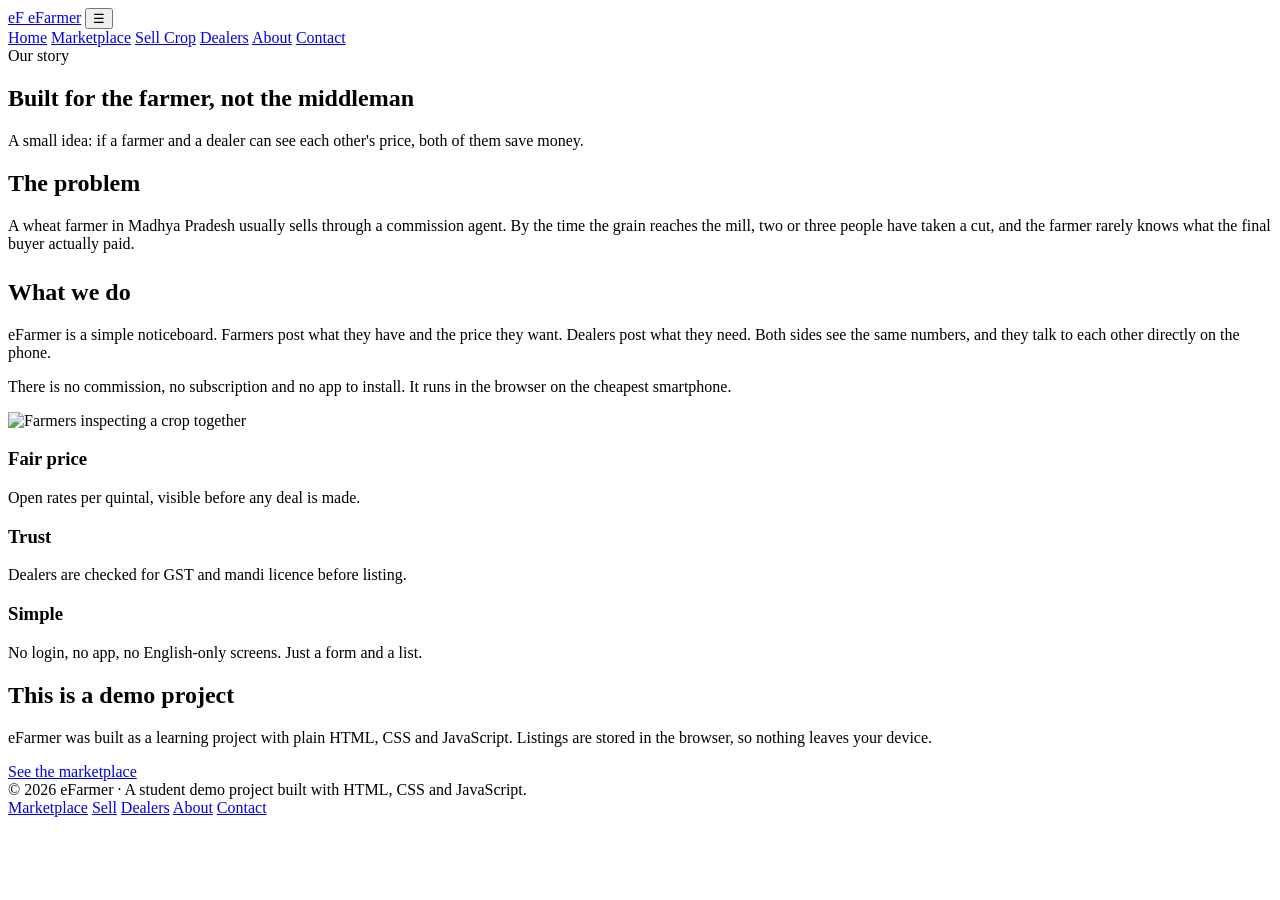
==== about.html @ 83fb5ddb "Add files via upload" ====
<!DOCTYPE html>
<html lang="en">
<head>
  <meta charset="UTF-8">
  <meta name="viewport" content="width=device-width, initial-scale=1.0">
  <title>About — eFarmer</title>
  <meta name="description" content="Why eFarmer exists: a direct farmer to dealer platform built to remove middlemen from grain trade.">
  <link rel="stylesheet" href="css/style.css">
</head>
<body>

  <header class="site-header">
    <div class="container nav">
      <a class="brand" href="index.html"><span class="brand-mark">eF</span> eFarmer</a>
      <button class="nav-toggle" aria-label="Open menu" aria-expanded="false">&#9776;</button>
      <nav class="nav-links">
        <a href="index.html">Home</a>
        <a href="market.html">Marketplace</a>
        <a href="sell.html">Sell Crop</a>
        <a href="dealers.html">Dealers</a>
        <a href="about.html" class="active">About</a>
        <a href="contact.html">Contact</a>
      </nav>
    </div>
  </header>

  <main>

    <section class="page-head">
      <div class="container">
        <span class="eyebrow">Our story</span>
        <h1>Built for the farmer, not the middleman</h1>
        <p>A small idea: if a farmer and a dealer can see each other's price, both of them save money.</p>
      </div>
    </section>

    <section class="section">
      <div class="container split">
        <div>
          <h2>The problem</h2>
          <p>
            A wheat farmer in Madhya Pradesh usually sells through a commission agent.
            By the time the grain reaches the mill, two or three people have taken a cut,
            and the farmer rarely knows what the final buyer actually paid.
          </p>
          <h2 style="margin-top:26px">What we do</h2>
          <p>
            eFarmer is a simple noticeboard. Farmers post what they have and the price they want.
            Dealers post what they need. Both sides see the same numbers, and they talk to each
            other directly on the phone.
          </p>
          <p>
            There is no commission, no subscription and no app to install. It runs in the browser
            on the cheapest smartphone.
          </p>
        </div>
        <img src="images/advisory.jpg" alt="Farmers inspecting a crop together">
      </div>
    </section>

    <section class="section-tight">
      <div class="container">
        <div class="grid-3">
          <div class="card step-card">
            <h3>Fair price</h3>
            <p>Open rates per quintal, visible before any deal is made.</p>
          </div>
          <div class="card step-card">
            <h3>Trust</h3>
            <p>Dealers are checked for GST and mandi licence before listing.</p>
          </div>
          <div class="card step-card">
            <h3>Simple</h3>
            <p>No login, no app, no English-only screens. Just a form and a list.</p>
          </div>
        </div>
      </div>
    </section>

    <section class="section-tight">
      <div class="container">
        <div class="cta">
          <h2>This is a demo project</h2>
          <p>
            eFarmer was built as a learning project with plain HTML, CSS and JavaScript.
            Listings are stored in the browser, so nothing leaves your device.
          </p>
          <a href="market.html" class="btn btn-primary">See the marketplace</a>
        </div>
      </div>
    </section>

  </main>

  <footer class="site-footer">
    <div class="container footer-grid">
      <div>&copy; <span id="year">2026</span> eFarmer &middot; A student demo project built with HTML, CSS and JavaScript.</div>
      <nav>
        <a href="market.html">Marketplace</a>
        <a href="sell.html">Sell</a>
        <a href="dealers.html">Dealers</a>
        <a href="about.html">About</a>
        <a href="contact.html">Contact</a>
      </nav>
    </div>
  </footer>

  <script src="js/app.js"></script>
</body>
</html>
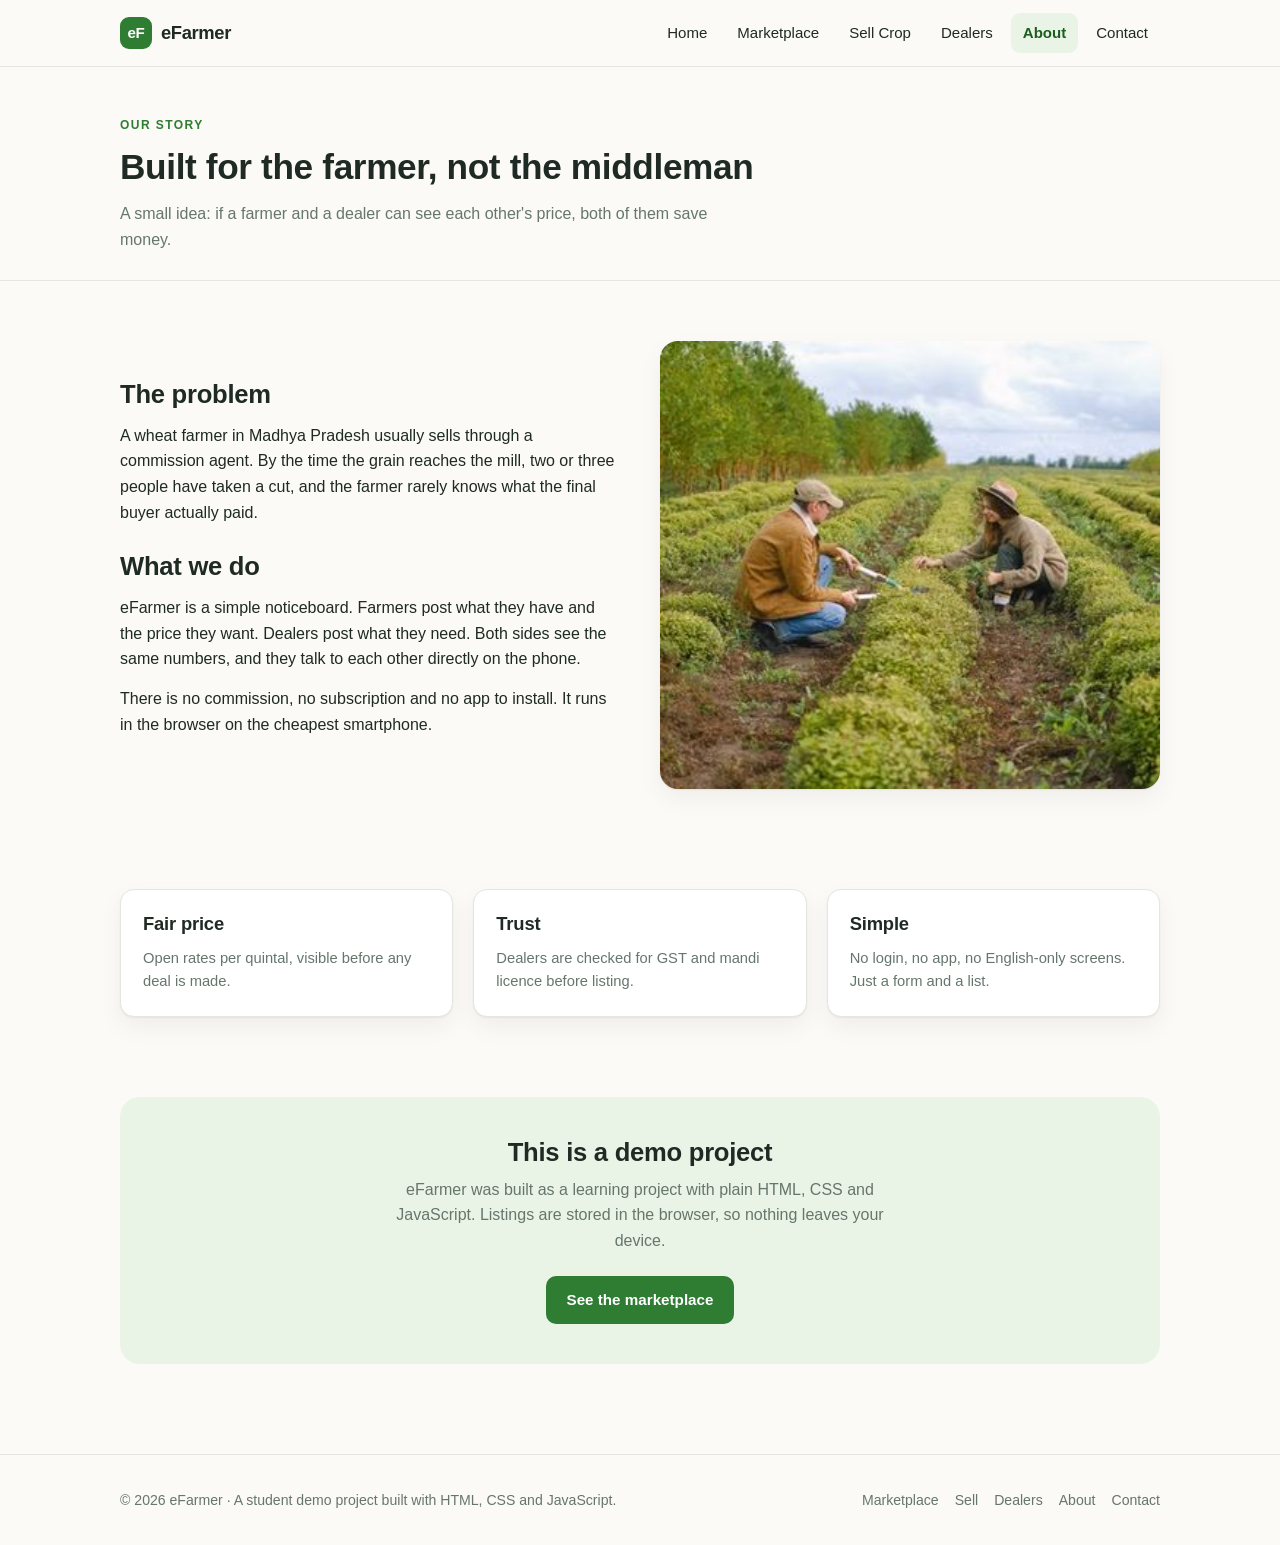
==== commit fea0748e: "Add files via upload" ====
--- a/about.html
+++ b/about.html
@@ -5,7 +5,7 @@
   <meta name="viewport" content="width=device-width, initial-scale=1.0">
   <title>About — eFarmer</title>
   <meta name="description" content="Why eFarmer exists: a direct farmer to dealer platform built to remove middlemen from grain trade.">
-  <link rel="stylesheet" href="css/style.css">
+  <link rel="stylesheet" href="style.css">
 </head>
 <body>
 
@@ -54,7 +54,7 @@
             on the cheapest smartphone.
           </p>
         </div>
-        <img src="images/advisory.jpg" alt="Farmers inspecting a crop together">
+        <img src="advisory.jpg" alt="Farmers inspecting a crop together">
       </div>
     </section>
 
@@ -105,6 +105,6 @@
     </div>
   </footer>
 
-  <script src="js/app.js"></script>
+  <script src="app.js"></script>
 </body>
 </html>
--- a/style.css
+++ b/style.css
@@ -0,0 +1,473 @@
+/* ============================================
+   eFarmer - simple light theme
+   Plain CSS. No frameworks, no build step.
+   ============================================ */
+
+:root {
+  --bg: #fbfaf6;
+  --card: #ffffff;
+  --ink: #1f2a24;
+  --muted: #66766c;
+  --green: #2e7d32;
+  --green-dark: #1b5e20;
+  --green-soft: #eaf4e6;
+  --line: #e5e7df;
+  --amber: #b26a00;
+  --radius: 14px;
+  --shadow: 0 1px 2px rgba(16, 24, 20, .06), 0 10px 24px rgba(16, 24, 20, .05);
+}
+
+* { box-sizing: border-box; }
+
+html { scroll-behavior: smooth; }
+
+body {
+  margin: 0;
+  font-family: -apple-system, BlinkMacSystemFont, "Segoe UI", Roboto, "Helvetica Neue", Arial, sans-serif;
+  background: var(--bg);
+  color: var(--ink);
+  line-height: 1.6;
+  font-size: 16px;
+}
+
+img { max-width: 100%; display: block; }
+
+a { color: var(--green-dark); text-decoration: none; }
+a:hover { text-decoration: underline; }
+
+h1, h2, h3, h4 { line-height: 1.25; margin: 0 0 12px; font-weight: 700; letter-spacing: -.01em; }
+h1 { font-size: 2.2rem; }
+h2 { font-size: 1.6rem; }
+h3 { font-size: 1.15rem; }
+p { margin: 0 0 14px; }
+
+.container { width: 100%; max-width: 1080px; margin: 0 auto; padding: 0 20px; }
+
+/* ---------- Header ---------- */
+header.site-header {
+  position: sticky;
+  top: 0;
+  z-index: 50;
+  background: rgba(251, 250, 246, .92);
+  backdrop-filter: blur(8px);
+  border-bottom: 1px solid var(--line);
+}
+
+.nav {
+  display: flex;
+  align-items: center;
+  justify-content: space-between;
+  gap: 16px;
+  height: 66px;
+}
+
+.brand {
+  display: flex;
+  align-items: center;
+  gap: 9px;
+  font-weight: 800;
+  font-size: 1.15rem;
+  color: var(--ink);
+  letter-spacing: -.02em;
+}
+.brand:hover { text-decoration: none; }
+
+.brand-mark {
+  width: 32px; height: 32px;
+  border-radius: 9px;
+  background: var(--green);
+  color: #fff;
+  display: grid;
+  place-items: center;
+  font-size: .95rem;
+  font-weight: 800;
+}
+
+.nav-links { display: flex; align-items: center; gap: 6px; }
+
+.nav-links a {
+  padding: 8px 12px;
+  border-radius: 9px;
+  color: var(--ink);
+  font-size: .94rem;
+  font-weight: 500;
+}
+.nav-links a:hover { background: var(--green-soft); text-decoration: none; }
+.nav-links a.active { color: var(--green-dark); background: var(--green-soft); font-weight: 600; }
+
+.nav-toggle {
+  display: none;
+  background: #fff;
+  border: 1px solid var(--line);
+  border-radius: 9px;
+  padding: 8px 10px;
+  font-size: 1rem;
+  cursor: pointer;
+  color: var(--ink);
+}
+
+/* ---------- Buttons ---------- */
+.btn {
+  display: inline-block;
+  padding: 11px 20px;
+  border-radius: 10px;
+  border: 1px solid transparent;
+  font-size: .95rem;
+  font-weight: 600;
+  cursor: pointer;
+  font-family: inherit;
+  transition: background .15s ease, transform .1s ease;
+}
+.btn:hover { text-decoration: none; }
+.btn:active { transform: translateY(1px); }
+
+.btn-primary { background: var(--green); color: #fff; }
+.btn-primary:hover { background: var(--green-dark); }
+
+.btn-outline { background: #fff; color: var(--green-dark); border-color: #cfe0cb; }
+.btn-outline:hover { background: var(--green-soft); }
+
+.btn-small { padding: 8px 14px; font-size: .86rem; }
+.btn-block { display: block; width: 100%; text-align: center; }
+
+/* ---------- Sections ---------- */
+.section { padding: 60px 0; }
+.section-tight { padding: 40px 0; }
+.section-head { max-width: 620px; margin-bottom: 32px; }
+.section-head p { color: var(--muted); margin: 0; }
+
+.eyebrow {
+  display: inline-block;
+  font-size: .75rem;
+  letter-spacing: .12em;
+  text-transform: uppercase;
+  font-weight: 700;
+  color: var(--green);
+  margin-bottom: 10px;
+}
+
+/* ---------- Hero ---------- */
+.hero { padding: 56px 0 40px; }
+
+.hero-grid {
+  display: grid;
+  grid-template-columns: 1.05fr .95fr;
+  gap: 44px;
+  align-items: center;
+}
+
+.hero h1 { font-size: 2.6rem; margin-bottom: 16px; }
+.hero p.lead { font-size: 1.06rem; color: var(--muted); max-width: 480px; margin-bottom: 24px; }
+
+.hero-actions { display: flex; gap: 12px; flex-wrap: wrap; margin-bottom: 26px; }
+
+.hero-figure { position: relative; }
+.hero-figure img {
+  border-radius: 20px;
+  box-shadow: var(--shadow);
+  width: 100%;
+  aspect-ratio: 4 / 3;
+  object-fit: cover;
+}
+
+.hero-badge {
+  position: absolute;
+  bottom: -16px;
+  left: -14px;
+  background: #fff;
+  border: 1px solid var(--line);
+  border-radius: 12px;
+  padding: 10px 14px;
+  box-shadow: var(--shadow);
+  font-size: .82rem;
+  line-height: 1.35;
+}
+.hero-badge strong { display: block; font-size: 1rem; color: var(--green-dark); }
+
+/* ---------- Stats strip ---------- */
+.stats {
+  display: grid;
+  grid-template-columns: repeat(4, 1fr);
+  gap: 14px;
+  border-top: 1px solid var(--line);
+  border-bottom: 1px solid var(--line);
+  padding: 22px 0;
+}
+.stat { text-align: center; }
+.stat b { display: block; font-size: 1.5rem; color: var(--green-dark); }
+.stat span { font-size: .84rem; color: var(--muted); }
+
+/* ---------- Cards ---------- */
+.grid-3 { display: grid; grid-template-columns: repeat(3, 1fr); gap: 20px; }
+.grid-2 { display: grid; grid-template-columns: repeat(2, 1fr); gap: 20px; }
+
+.card {
+  background: var(--card);
+  border: 1px solid var(--line);
+  border-radius: var(--radius);
+  box-shadow: var(--shadow);
+  overflow: hidden;
+}
+
+.card-body { padding: 18px; }
+
+.step-card { padding: 22px; }
+.step-num {
+  width: 30px; height: 30px;
+  border-radius: 50%;
+  background: var(--green-soft);
+  color: var(--green-dark);
+  display: grid;
+  place-items: center;
+  font-weight: 800;
+  font-size: .85rem;
+  margin-bottom: 12px;
+}
+.step-card p { color: var(--muted); font-size: .92rem; margin: 0; }
+
+/* Crop tiles */
+.crop-tile { position: relative; border-radius: var(--radius); overflow: hidden; box-shadow: var(--shadow); }
+.crop-tile img { width: 100%; height: 190px; object-fit: cover; }
+.crop-tile .crop-label {
+  position: absolute;
+  left: 0; right: 0; bottom: 0;
+  padding: 30px 14px 12px;
+  background: linear-gradient(to top, rgba(12, 20, 14, .78), rgba(12, 20, 14, 0));
+  color: #fff;
+}
+.crop-tile .crop-label strong { display: block; font-size: 1rem; }
+.crop-tile .crop-label span { font-size: .8rem; opacity: .85; }
+
+/* ---------- Product (market) cards ---------- */
+.filters {
+  display: grid;
+  grid-template-columns: 1.4fr 1fr 1fr auto;
+  gap: 12px;
+  background: #fff;
+  border: 1px solid var(--line);
+  border-radius: var(--radius);
+  padding: 14px;
+  box-shadow: var(--shadow);
+  margin-bottom: 26px;
+}
+
+input, select, textarea {
+  font-family: inherit;
+  font-size: .95rem;
+  color: var(--ink);
+  background: #fff;
+  border: 1px solid var(--line);
+  border-radius: 9px;
+  padding: 10px 12px;
+  width: 100%;
+}
+input:focus, select:focus, textarea:focus {
+  outline: 2px solid #cfe4c9;
+  outline-offset: 1px;
+  border-color: #b9d3b3;
+}
+textarea { resize: vertical; min-height: 96px; }
+
+.result-line { font-size: .88rem; color: var(--muted); margin-bottom: 16px; }
+
+.product-grid { display: grid; grid-template-columns: repeat(3, 1fr); gap: 20px; }
+
+.product-card { display: flex; flex-direction: column; }
+.product-card img { width: 100%; height: 150px; object-fit: cover; }
+.product-card .card-body { display: flex; flex-direction: column; flex: 1; }
+
+.product-top { display: flex; justify-content: space-between; align-items: flex-start; gap: 8px; margin-bottom: 4px; }
+.product-top h3 { margin: 0; font-size: 1.05rem; }
+
+.badge {
+  font-size: .7rem;
+  font-weight: 700;
+  padding: 3px 8px;
+  border-radius: 999px;
+  background: var(--green-soft);
+  color: var(--green-dark);
+  white-space: nowrap;
+}
+.badge-amber { background: #fdf1dc; color: var(--amber); }
+
+.product-meta { font-size: .85rem; color: var(--muted); margin: 0 0 10px; }
+
+.price-row {
+  display: flex;
+  align-items: baseline;
+  justify-content: space-between;
+  margin-top: auto;
+  padding-top: 12px;
+  border-top: 1px solid var(--line);
+}
+.price { font-weight: 800; font-size: 1.15rem; color: var(--green-dark); }
+.price small { font-weight: 500; font-size: .74rem; color: var(--muted); display: block; }
+
+/* ---------- Dealer list ---------- */
+.dealer-card { display: flex; gap: 16px; padding: 18px; align-items: flex-start; }
+.dealer-avatar {
+  width: 46px; height: 46px;
+  flex: 0 0 46px;
+  border-radius: 12px;
+  background: var(--green-soft);
+  color: var(--green-dark);
+  display: grid;
+  place-items: center;
+  font-weight: 800;
+}
+.dealer-card h3 { margin: 0 0 2px; font-size: 1rem; }
+.dealer-card p { margin: 0; font-size: .87rem; color: var(--muted); }
+.dealer-tags { display: flex; gap: 6px; flex-wrap: wrap; margin-top: 8px; }
+
+/* ---------- Forms ---------- */
+.form-card {
+  background: #fff;
+  border: 1px solid var(--line);
+  border-radius: var(--radius);
+  box-shadow: var(--shadow);
+  padding: 26px;
+}
+.field { margin-bottom: 16px; }
+.field label { display: block; font-size: .88rem; font-weight: 600; margin-bottom: 6px; }
+.field .hint { font-size: .78rem; color: var(--muted); font-weight: 400; margin-top: 5px; display: block; }
+.field-row { display: grid; grid-template-columns: 1fr 1fr; gap: 14px; }
+
+.form-note { font-size: .82rem; color: var(--muted); }
+
+.alert {
+  border-radius: 10px;
+  padding: 12px 14px;
+  font-size: .9rem;
+  margin-bottom: 16px;
+  display: none;
+}
+.alert.show { display: block; }
+.alert-success { background: var(--green-soft); color: var(--green-dark); border: 1px solid #cfe4c9; }
+.alert-error { background: #fdecec; color: #a32020; border: 1px solid #f6d4d4; }
+
+/* My listings */
+.listing-row {
+  display: flex;
+  justify-content: space-between;
+  align-items: center;
+  gap: 14px;
+  padding: 14px 16px;
+  border: 1px solid var(--line);
+  border-radius: 12px;
+  background: #fff;
+  margin-bottom: 10px;
+}
+.listing-row strong { display: block; font-size: .95rem; }
+.listing-row span { font-size: .84rem; color: var(--muted); }
+.empty-state {
+  border: 1px dashed var(--line);
+  border-radius: 12px;
+  padding: 26px;
+  text-align: center;
+  color: var(--muted);
+  font-size: .9rem;
+}
+
+/* ---------- Page banner ---------- */
+.page-head {
+  padding: 44px 0 28px;
+  border-bottom: 1px solid var(--line);
+}
+.page-head p { color: var(--muted); margin: 0; max-width: 620px; }
+
+/* ---------- Split feature ---------- */
+.split { display: grid; grid-template-columns: 1fr 1fr; gap: 40px; align-items: center; }
+.split img { border-radius: 18px; box-shadow: var(--shadow); width: 100%; object-fit: cover; }
+.split ul { padding-left: 18px; margin: 0; color: var(--muted); font-size: .94rem; }
+.split ul li { margin-bottom: 8px; }
+
+/* ---------- CTA ---------- */
+.cta {
+  background: var(--green-soft);
+  border-radius: 20px;
+  padding: 40px;
+  text-align: center;
+}
+.cta h2 { margin-bottom: 8px; }
+.cta p { color: var(--muted); max-width: 520px; margin: 0 auto 22px; }
+
+/* ---------- Footer ---------- */
+footer.site-footer {
+  border-top: 1px solid var(--line);
+  padding: 34px 0;
+  margin-top: 50px;
+  font-size: .88rem;
+  color: var(--muted);
+}
+.footer-grid { display: flex; justify-content: space-between; gap: 24px; flex-wrap: wrap; }
+.footer-grid nav { display: flex; gap: 16px; flex-wrap: wrap; }
+.footer-grid a { color: var(--muted); }
+
+/* ---------- Modal ---------- */
+.modal-backdrop {
+  position: fixed;
+  inset: 0;
+  background: rgba(16, 24, 20, .45);
+  display: none;
+  align-items: center;
+  justify-content: center;
+  padding: 20px;
+  z-index: 100;
+}
+.modal-backdrop.open { display: flex; }
+.modal {
+  background: #fff;
+  border-radius: 16px;
+  padding: 24px;
+  max-width: 420px;
+  width: 100%;
+  box-shadow: 0 20px 50px rgba(0, 0, 0, .25);
+}
+.modal h3 { margin-bottom: 6px; }
+.modal .modal-close {
+  background: none;
+  border: 0;
+  font-size: 1.3rem;
+  line-height: 1;
+  cursor: pointer;
+  color: var(--muted);
+  float: right;
+}
+.modal dl { display: grid; grid-template-columns: 110px 1fr; gap: 6px 10px; font-size: .9rem; margin: 14px 0 18px; }
+.modal dt { color: var(--muted); }
+.modal dd { margin: 0; font-weight: 600; }
+
+/* ---------- Responsive ---------- */
+@media (max-width: 900px) {
+  .hero-grid, .split { grid-template-columns: 1fr; gap: 28px; }
+  .hero h1 { font-size: 2.1rem; }
+  .grid-3, .product-grid { grid-template-columns: repeat(2, 1fr); }
+  .stats { grid-template-columns: repeat(2, 1fr); gap: 20px; }
+  .filters { grid-template-columns: 1fr 1fr; }
+  .hero-badge { position: static; margin-top: 12px; display: inline-block; }
+}
+
+@media (max-width: 640px) {
+  .nav-toggle { display: block; }
+  .nav-links {
+    display: none;
+    position: absolute;
+    top: 66px;
+    left: 0; right: 0;
+    background: #fff;
+    border-bottom: 1px solid var(--line);
+    flex-direction: column;
+    align-items: stretch;
+    padding: 10px 14px 16px;
+    gap: 2px;
+  }
+  .nav-links.open { display: flex; }
+  .grid-3, .grid-2, .product-grid { grid-template-columns: 1fr; }
+  .field-row { grid-template-columns: 1fr; }
+  .filters { grid-template-columns: 1fr; }
+  .section { padding: 42px 0; }
+  .cta { padding: 28px 20px; }
+  h1 { font-size: 1.8rem; }
+  .hero h1 { font-size: 1.85rem; }
+  .listing-row { flex-direction: column; align-items: flex-start; }
+}
